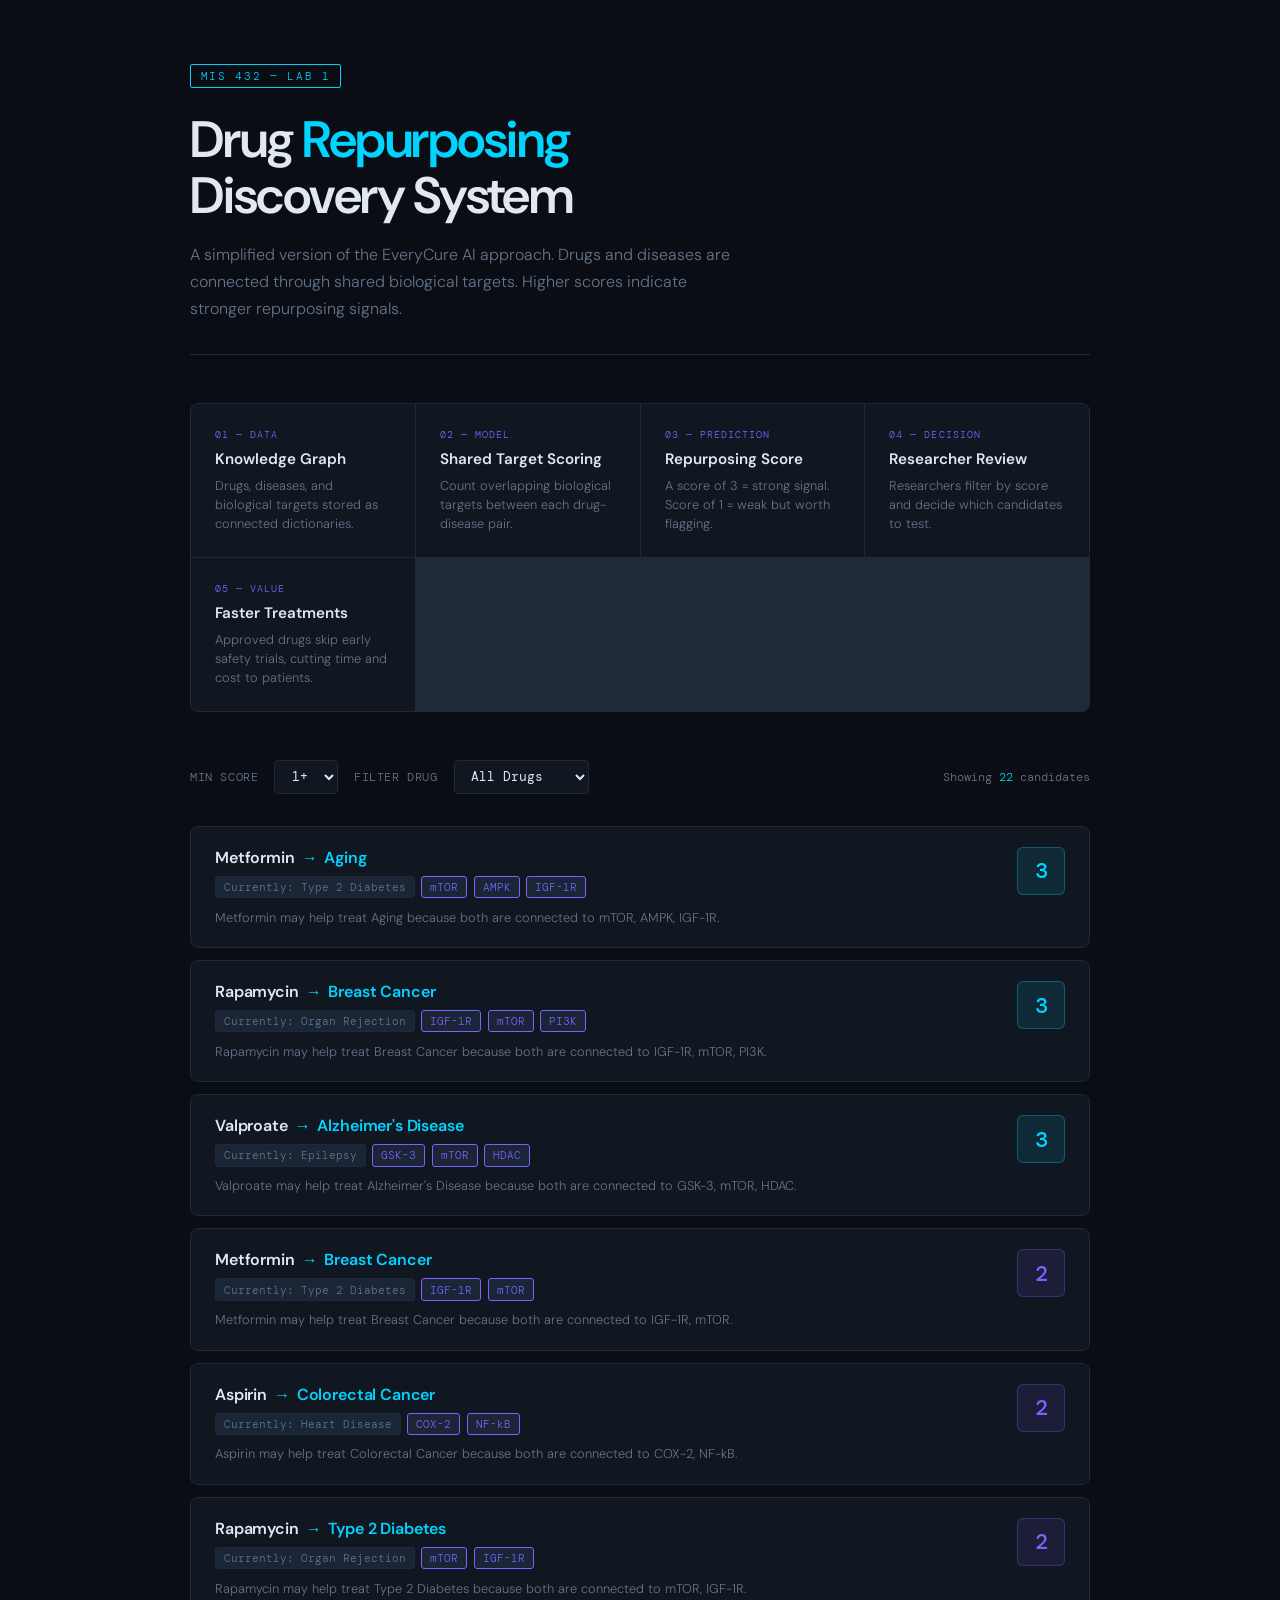
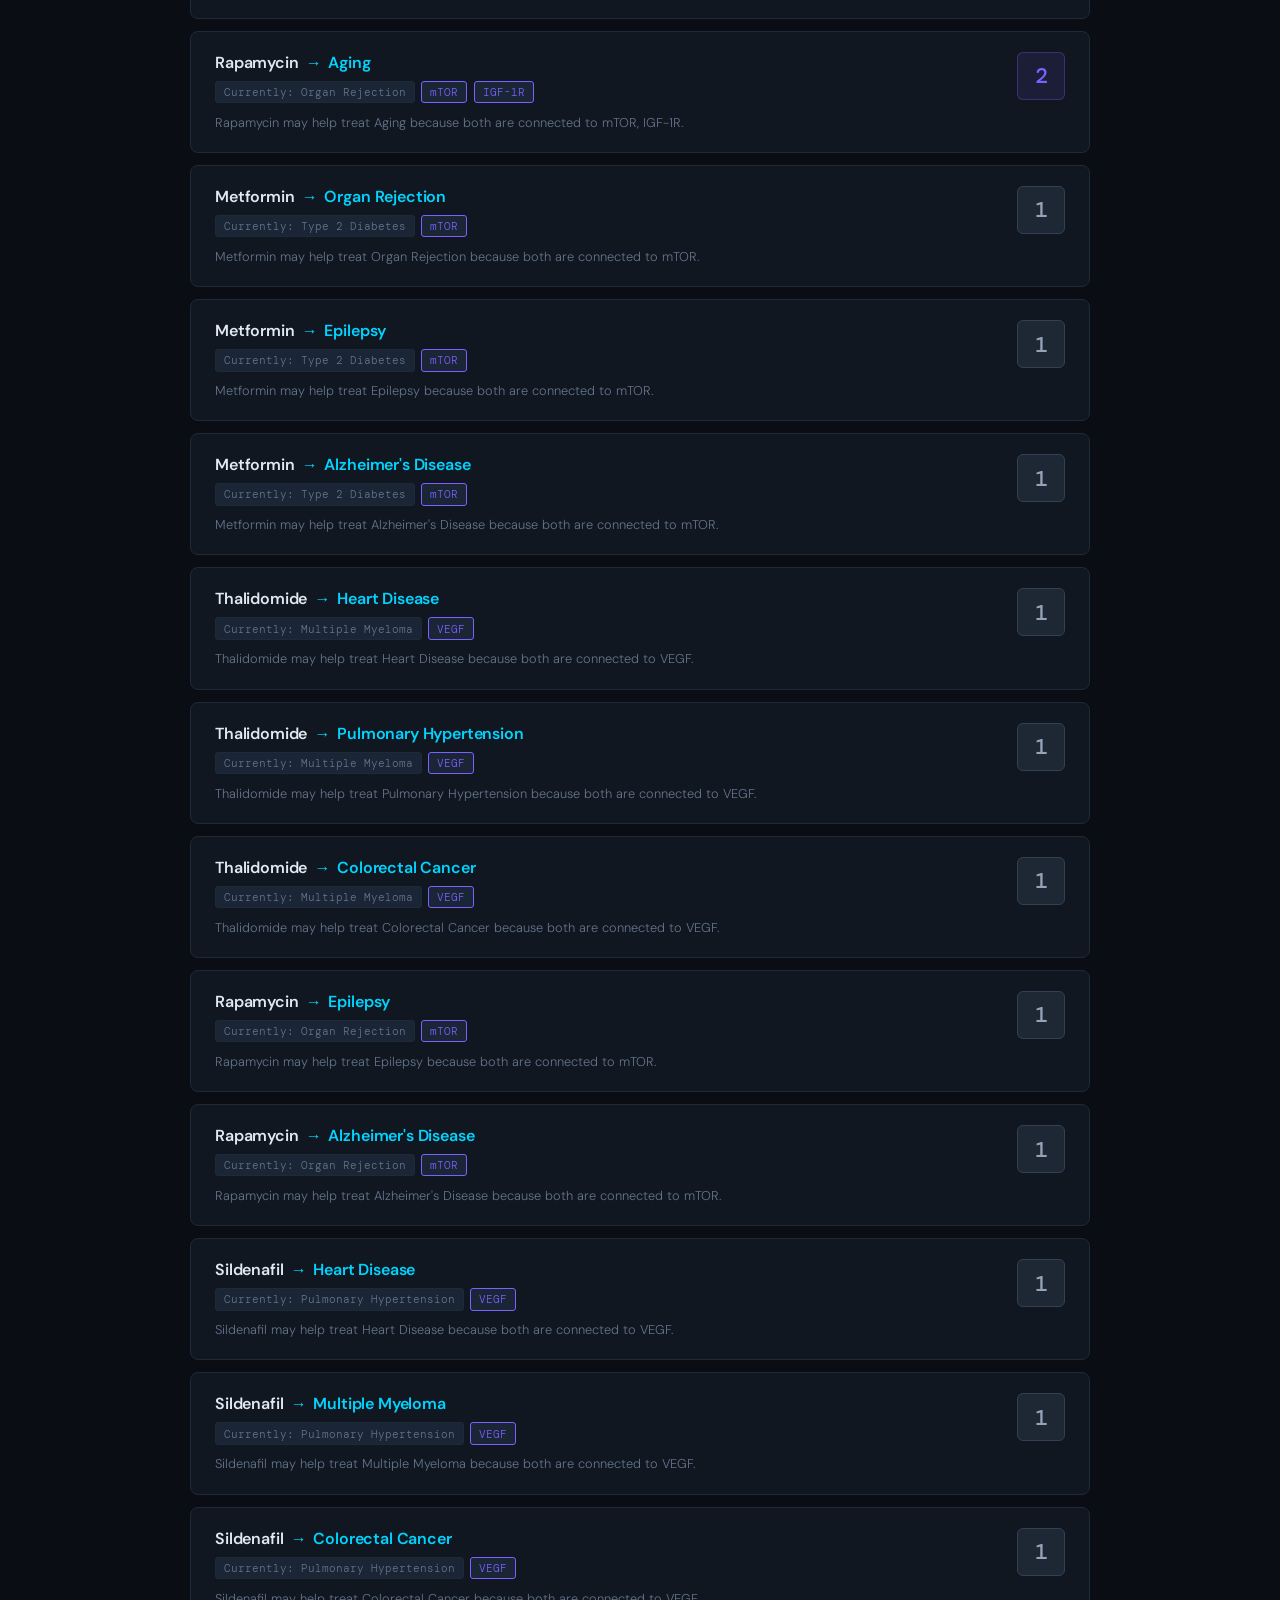
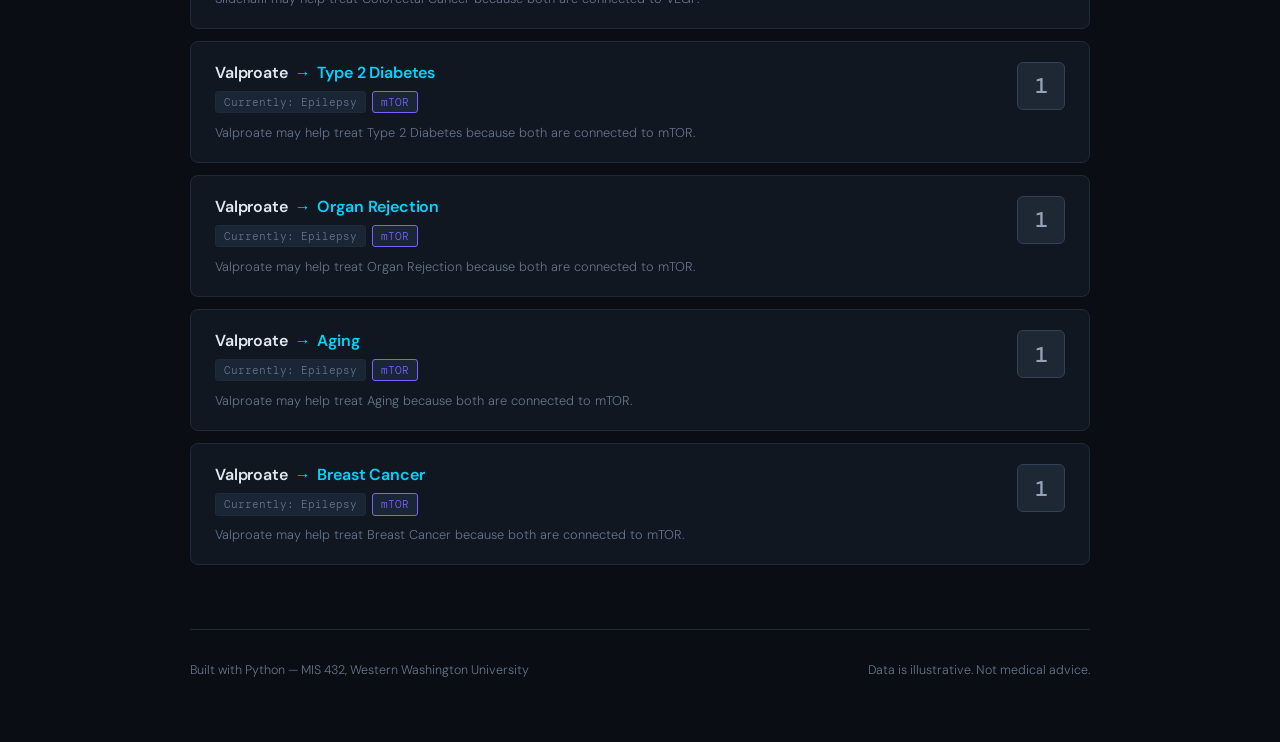
==== index.html @ 2826f6c2 "Move index.html from lab1/ to repo root Co-Authored-By: Claude Sonnet 4.6 <noreply@anthropic.com>" ====
<!DOCTYPE html>
<html lang="en">
<head>
  <meta charset="UTF-8" />
  <meta name="viewport" content="width=device-width, initial-scale=1.0" />
  <title>Drug Repurposing System</title>
  <link href="https://fonts.googleapis.com/css2?family=DM+Mono:wght@400;500&family=DM+Sans:wght@300;400;500;600&display=swap" rel="stylesheet" />
  <style>
    *, *::before, *::after { box-sizing: border-box; margin: 0; padding: 0; }

    :root {
      --bg:       #0a0e14;
      --surface:  #111720;
      --border:   #1e2a38;
      --accent:   #00d4ff;
      --accent2:  #7b61ff;
      --text:     #e2e8f0;
      --muted:    #64748b;
      --score3:   #00d4ff;
      --score2:   #7b61ff;
      --score1:   #334155;
    }

    body {
      background: var(--bg);
      color: var(--text);
      font-family: 'DM Sans', sans-serif;
      font-weight: 300;
      min-height: 100vh;
      padding: 0 1rem 4rem;
    }

    /* ── HEADER ── */
    header {
      max-width: 900px;
      margin: 0 auto;
      padding: 4rem 0 2rem;
      border-bottom: 1px solid var(--border);
    }

    .tag {
      display: inline-block;
      font-family: 'DM Mono', monospace;
      font-size: 0.7rem;
      letter-spacing: 0.15em;
      text-transform: uppercase;
      color: var(--accent);
      border: 1px solid var(--accent);
      padding: 0.25rem 0.6rem;
      border-radius: 2px;
      margin-bottom: 1.5rem;
    }

    h1 {
      font-size: clamp(2rem, 5vw, 3.2rem);
      font-weight: 600;
      line-height: 1.1;
      letter-spacing: -0.03em;
      margin-bottom: 1rem;
    }

    h1 span { color: var(--accent); }

    .subtitle {
      color: var(--muted);
      font-size: 1rem;
      max-width: 560px;
      line-height: 1.7;
    }

    /* ── LAYOUT ── */
    .container { max-width: 900px; margin: 0 auto; }

    /* ── EXPLAINER ── */
    .explainer {
      display: grid;
      grid-template-columns: repeat(auto-fit, minmax(200px, 1fr));
      gap: 1px;
      background: var(--border);
      border: 1px solid var(--border);
      border-radius: 8px;
      overflow: hidden;
      margin: 3rem 0;
    }

    .explainer-step {
      background: var(--surface);
      padding: 1.5rem;
    }

    .step-num {
      font-family: 'DM Mono', monospace;
      font-size: 0.65rem;
      color: var(--accent2);
      letter-spacing: 0.1em;
      text-transform: uppercase;
      margin-bottom: 0.5rem;
    }

    .step-title {
      font-size: 0.95rem;
      font-weight: 600;
      margin-bottom: 0.4rem;
    }

    .step-desc {
      font-size: 0.8rem;
      color: var(--muted);
      line-height: 1.5;
    }

    /* ── CONTROLS ── */
    .controls {
      display: flex;
      gap: 1rem;
      align-items: center;
      flex-wrap: wrap;
      margin-bottom: 2rem;
    }

    .controls label {
      font-family: 'DM Mono', monospace;
      font-size: 0.75rem;
      color: var(--muted);
      letter-spacing: 0.05em;
    }

    select, input[type="range"] {
      background: var(--surface);
      border: 1px solid var(--border);
      color: var(--text);
      font-family: 'DM Mono', monospace;
      font-size: 0.8rem;
      padding: 0.4rem 0.8rem;
      border-radius: 4px;
      cursor: pointer;
    }

    select:focus { outline: 1px solid var(--accent); }

    .count-badge {
      margin-left: auto;
      font-family: 'DM Mono', monospace;
      font-size: 0.75rem;
      color: var(--muted);
    }

    .count-badge span { color: var(--accent); }

    /* ── CARDS ── */
    #results { display: flex; flex-direction: column; gap: 0.75rem; }

    .card {
      background: var(--surface);
      border: 1px solid var(--border);
      border-radius: 8px;
      padding: 1.25rem 1.5rem;
      display: grid;
      grid-template-columns: 1fr auto;
      gap: 0.5rem 1rem;
      align-items: start;
      transition: border-color 0.15s;
    }

    .card:hover { border-color: var(--accent2); }

    .card-left { min-width: 0; }

    .drug-name {
      font-size: 1rem;
      font-weight: 600;
      letter-spacing: -0.01em;
    }

    .arrow {
      color: var(--accent);
      margin: 0 0.4rem;
      font-family: 'DM Mono', monospace;
    }

    .candidate-disease { color: var(--accent); }

    .card-meta {
      margin-top: 0.5rem;
      display: flex;
      flex-wrap: wrap;
      gap: 0.4rem;
    }

    .pill {
      font-family: 'DM Mono', monospace;
      font-size: 0.68rem;
      padding: 0.2rem 0.5rem;
      border-radius: 3px;
      background: #1a2535;
      color: var(--muted);
      border: 1px solid var(--border);
    }

    .pill.target { color: var(--accent2); border-color: var(--accent2); }

    .explanation {
      margin-top: 0.6rem;
      font-size: 0.8rem;
      color: var(--muted);
      line-height: 1.5;
    }

    /* ── SCORE BADGE ── */
    .score-badge {
      font-family: 'DM Mono', monospace;
      font-size: 1.4rem;
      font-weight: 500;
      width: 3rem;
      height: 3rem;
      border-radius: 6px;
      display: flex;
      align-items: center;
      justify-content: center;
      flex-shrink: 0;
    }

    .score-3 { background: rgba(0,212,255,0.1); color: var(--score3); border: 1px solid rgba(0,212,255,0.3); }
    .score-2 { background: rgba(123,97,255,0.1); color: var(--score2); border: 1px solid rgba(123,97,255,0.3); }
    .score-1 { background: rgba(51,65,85,0.4);   color: #94a3b8;       border: 1px solid var(--score1); }

    /* ── EMPTY STATE ── */
    .empty {
      text-align: center;
      padding: 3rem;
      color: var(--muted);
      font-family: 'DM Mono', monospace;
      font-size: 0.85rem;
    }

    /* ── FOOTER ── */
    footer {
      max-width: 900px;
      margin: 4rem auto 0;
      padding-top: 2rem;
      border-top: 1px solid var(--border);
      font-size: 0.78rem;
      color: var(--muted);
      display: flex;
      justify-content: space-between;
      flex-wrap: wrap;
      gap: 0.5rem;
    }

    footer a { color: var(--accent); text-decoration: none; }
  </style>
</head>
<body>

<header>
  <div class="tag">MIS 432 &mdash; Lab 1</div>
  <h1>Drug <span>Repurposing</span><br/>Discovery System</h1>
  <p class="subtitle">
    A simplified version of the EveryCure AI approach. Drugs and diseases are connected
    through shared biological targets. Higher scores indicate stronger repurposing signals.
  </p>
</header>

<div class="container">

  <!-- AI Factory explainer -->
  <div class="explainer">
    <div class="explainer-step">
      <div class="step-num">01 &mdash; Data</div>
      <div class="step-title">Knowledge Graph</div>
      <div class="step-desc">Drugs, diseases, and biological targets stored as connected dictionaries.</div>
    </div>
    <div class="explainer-step">
      <div class="step-num">02 &mdash; Model</div>
      <div class="step-title">Shared Target Scoring</div>
      <div class="step-desc">Count overlapping biological targets between each drug-disease pair.</div>
    </div>
    <div class="explainer-step">
      <div class="step-num">03 &mdash; Prediction</div>
      <div class="step-title">Repurposing Score</div>
      <div class="step-desc">A score of 3 = strong signal. Score of 1 = weak but worth flagging.</div>
    </div>
    <div class="explainer-step">
      <div class="step-num">04 &mdash; Decision</div>
      <div class="step-title">Researcher Review</div>
      <div class="step-desc">Researchers filter by score and decide which candidates to test.</div>
    </div>
    <div class="explainer-step">
      <div class="step-num">05 &mdash; Value</div>
      <div class="step-title">Faster Treatments</div>
      <div class="step-desc">Approved drugs skip early safety trials, cutting time and cost to patients.</div>
    </div>
  </div>

  <!-- Controls -->
  <div class="controls">
    <label>MIN SCORE</label>
    <select id="minScore">
      <option value="1">1+</option>
      <option value="2">2+</option>
      <option value="3">3</option>
    </select>
    <label>FILTER DRUG</label>
    <select id="filterDrug">
      <option value="all">All Drugs</option>
    </select>
    <div class="count-badge">Showing <span id="count">0</span> candidates</div>
  </div>

  <div id="results"></div>

</div>

<footer>
  <span>Built with Python &mdash; MIS 432, Western Washington University</span>
  <span>Data is illustrative. Not medical advice.</span>
</footer>

<script>
  // ── DATA ──────────────────────────────────────────────────────────────────
  const drugIndications = {
    "Metformin":   "Type 2 Diabetes",
    "Aspirin":     "Heart Disease",
    "Thalidomide": "Multiple Myeloma",
    "Rapamycin":   "Organ Rejection",
    "Sildenafil":  "Pulmonary Hypertension",
    "Valproate":   "Epilepsy",
  };

  const drugTargets = {
    "Metformin":   ["AMPK","mTOR","IGF-1R"],
    "Aspirin":     ["COX-1","COX-2","NF-kB"],
    "Thalidomide": ["TNF-alpha","VEGF","IL-6"],
    "Rapamycin":   ["mTOR","PI3K","IGF-1R"],
    "Sildenafil":  ["PDE5","cGMP","VEGF"],
    "Valproate":   ["HDAC","GSK-3","mTOR"],
  };

  const diseaseTargets = {
    "Type 2 Diabetes":        ["AMPK","mTOR","IGF-1R"],
    "Heart Disease":          ["COX-1","COX-2","VEGF"],
    "Multiple Myeloma":       ["TNF-alpha","VEGF","IL-6"],
    "Organ Rejection":        ["mTOR","PI3K"],
    "Pulmonary Hypertension": ["PDE5","cGMP","VEGF"],
    "Epilepsy":               ["HDAC","GSK-3","mTOR"],
    "Colorectal Cancer":      ["COX-2","NF-kB","VEGF"],
    "Alzheimer's Disease":    ["GSK-3","mTOR","HDAC"],
    "Aging":                  ["mTOR","AMPK","IGF-1R"],
    "Breast Cancer":          ["IGF-1R","mTOR","PI3K"],
  };

  // ── MODEL ────────────────────────────────────────────────────────────────
  function findCandidates(minScore, filterDrug) {
    const results = [];
    for (const [drug, currentDisease] of Object.entries(drugIndications)) {
      if (filterDrug !== "all" && drug !== filterDrug) continue;
      const dTargets = new Set(drugTargets[drug]);
      for (const [disease, diseaseT] of Object.entries(diseaseTargets)) {
        if (disease === currentDisease) continue;
        const shared = diseaseT.filter(t => dTargets.has(t));
        if (shared.length >= minScore) {
          results.push({ drug, currentDisease, disease, shared, score: shared.length });
        }
      }
    }
    results.sort((a, b) => b.score - a.score);
    return results;
  }

  // ── RENDER ────────────────────────────────────────────────────────────────
  function scoreClass(s) { return s >= 3 ? "score-3" : s === 2 ? "score-2" : "score-1"; }

  function render() {
    const minScore  = parseInt(document.getElementById("minScore").value);
    const filterDrug = document.getElementById("filterDrug").value;
    const candidates = findCandidates(minScore, filterDrug);
    const container = document.getElementById("results");
    document.getElementById("count").textContent = candidates.length;

    if (!candidates.length) {
      container.innerHTML = '<div class="empty">No candidates match current filters.</div>';
      return;
    }

    container.innerHTML = candidates.map(r => `
      <div class="card">
        <div class="card-left">
          <div class="drug-name">
            ${r.drug}
            <span class="arrow">→</span>
            <span class="candidate-disease">${r.disease}</span>
          </div>
          <div class="card-meta">
            <span class="pill">Currently: ${r.currentDisease}</span>
            ${r.shared.map(t => `<span class="pill target">${t}</span>`).join("")}
          </div>
          <div class="explanation">
            ${r.drug} may help treat ${r.disease} because both are connected
            to ${r.shared.join(", ")}.
          </div>
        </div>
        <div class="score-badge ${scoreClass(r.score)}">${r.score}</div>
      </div>
    `).join("");
  }

  // ── INIT ──────────────────────────────────────────────────────────────────
  const drugSelect = document.getElementById("filterDrug");
  Object.keys(drugIndications).forEach(drug => {
    const opt = document.createElement("option");
    opt.value = drug; opt.textContent = drug;
    drugSelect.appendChild(opt);
  });

  document.getElementById("minScore").addEventListener("change", render);
  drugSelect.addEventListener("change", render);
  render();
</script>
</body>
</html>
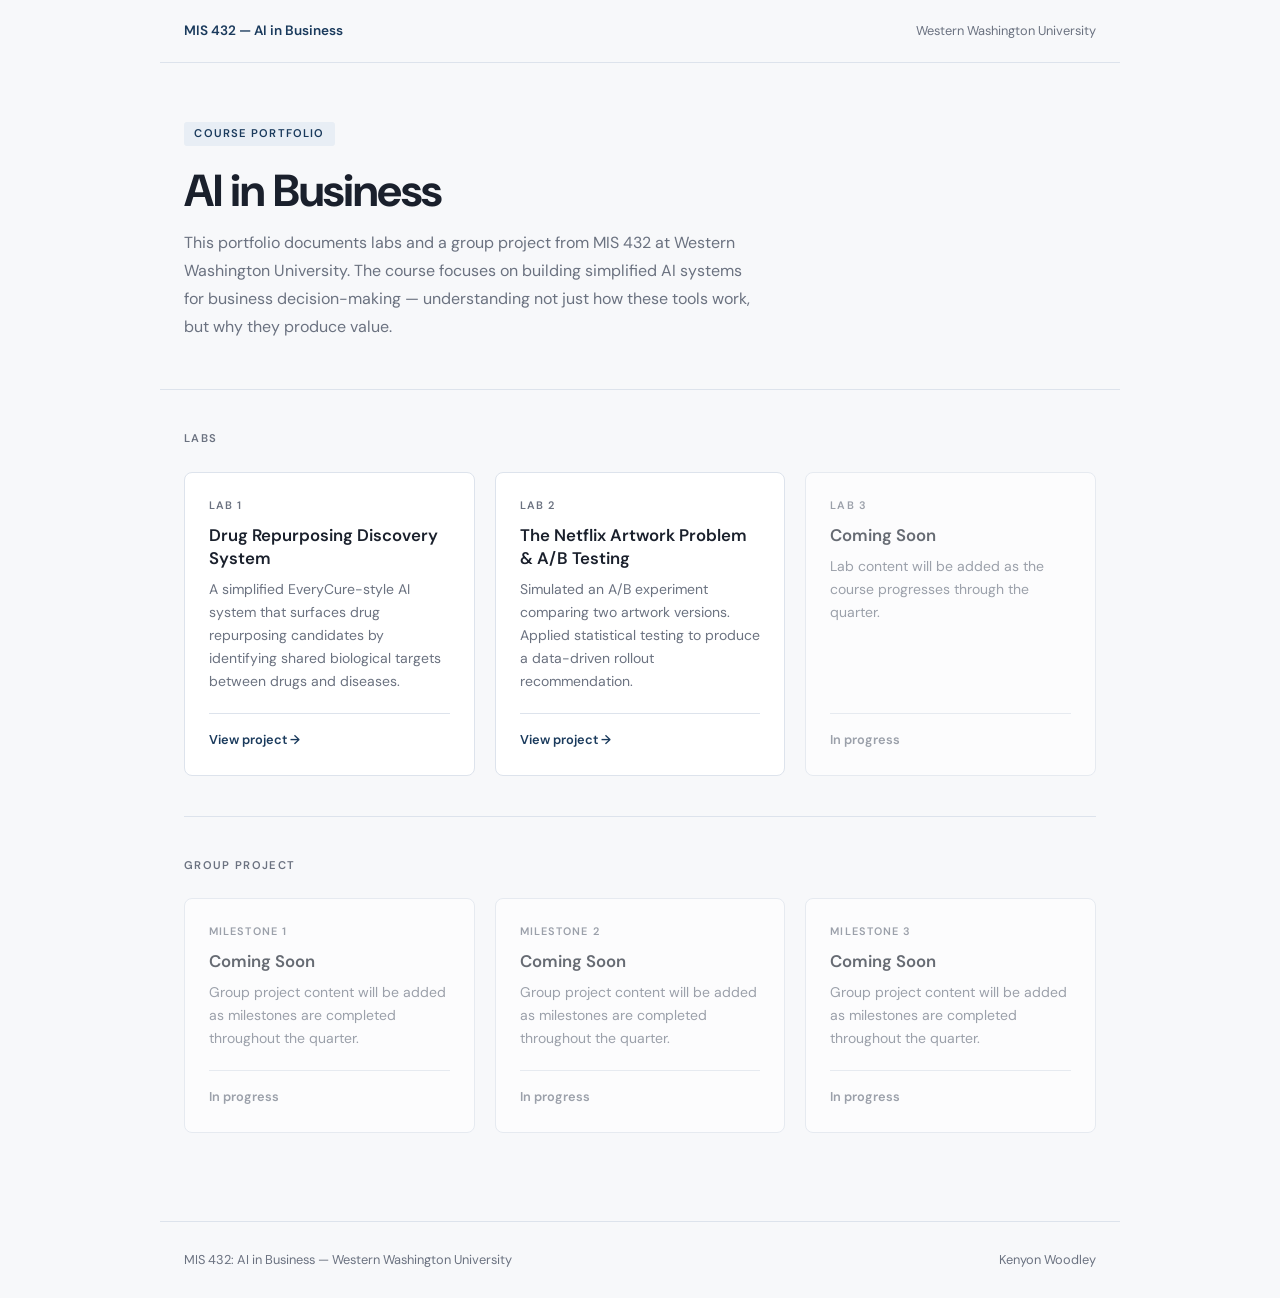
==== commit 3d8e815c: "Refactor repo into course portfolio for MIS 432 - New homepage (index.html): clean card-based portfo" ====
--- a/index.html
+++ b/index.html
@@ -3,418 +3,89 @@
 <head>
   <meta charset="UTF-8" />
   <meta name="viewport" content="width=device-width, initial-scale=1.0" />
-  <title>Drug Repurposing System</title>
-  <link href="https://fonts.googleapis.com/css2?family=DM+Mono:wght@400;500&family=DM+Sans:wght@300;400;500;600&display=swap" rel="stylesheet" />
-  <style>
-    *, *::before, *::after { box-sizing: border-box; margin: 0; padding: 0; }
-
-    :root {
-      --bg:       #0a0e14;
-      --surface:  #111720;
-      --border:   #1e2a38;
-      --accent:   #00d4ff;
-      --accent2:  #7b61ff;
-      --text:     #e2e8f0;
-      --muted:    #64748b;
-      --score3:   #00d4ff;
-      --score2:   #7b61ff;
-      --score1:   #334155;
-    }
-
-    body {
-      background: var(--bg);
-      color: var(--text);
-      font-family: 'DM Sans', sans-serif;
-      font-weight: 300;
-      min-height: 100vh;
-      padding: 0 1rem 4rem;
-    }
-
-    /* ── HEADER ── */
-    header {
-      max-width: 900px;
-      margin: 0 auto;
-      padding: 4rem 0 2rem;
-      border-bottom: 1px solid var(--border);
-    }
-
-    .tag {
-      display: inline-block;
-      font-family: 'DM Mono', monospace;
-      font-size: 0.7rem;
-      letter-spacing: 0.15em;
-      text-transform: uppercase;
-      color: var(--accent);
-      border: 1px solid var(--accent);
-      padding: 0.25rem 0.6rem;
-      border-radius: 2px;
-      margin-bottom: 1.5rem;
-    }
-
-    h1 {
-      font-size: clamp(2rem, 5vw, 3.2rem);
-      font-weight: 600;
-      line-height: 1.1;
-      letter-spacing: -0.03em;
-      margin-bottom: 1rem;
-    }
-
-    h1 span { color: var(--accent); }
-
-    .subtitle {
-      color: var(--muted);
-      font-size: 1rem;
-      max-width: 560px;
-      line-height: 1.7;
-    }
-
-    /* ── LAYOUT ── */
-    .container { max-width: 900px; margin: 0 auto; }
-
-    /* ── EXPLAINER ── */
-    .explainer {
-      display: grid;
-      grid-template-columns: repeat(auto-fit, minmax(200px, 1fr));
-      gap: 1px;
-      background: var(--border);
-      border: 1px solid var(--border);
-      border-radius: 8px;
-      overflow: hidden;
-      margin: 3rem 0;
-    }
-
-    .explainer-step {
-      background: var(--surface);
-      padding: 1.5rem;
-    }
-
-    .step-num {
-      font-family: 'DM Mono', monospace;
-      font-size: 0.65rem;
-      color: var(--accent2);
-      letter-spacing: 0.1em;
-      text-transform: uppercase;
-      margin-bottom: 0.5rem;
-    }
-
-    .step-title {
-      font-size: 0.95rem;
-      font-weight: 600;
-      margin-bottom: 0.4rem;
-    }
-
-    .step-desc {
-      font-size: 0.8rem;
-      color: var(--muted);
-      line-height: 1.5;
-    }
-
-    /* ── CONTROLS ── */
-    .controls {
-      display: flex;
-      gap: 1rem;
-      align-items: center;
-      flex-wrap: wrap;
-      margin-bottom: 2rem;
-    }
-
-    .controls label {
-      font-family: 'DM Mono', monospace;
-      font-size: 0.75rem;
-      color: var(--muted);
-      letter-spacing: 0.05em;
-    }
-
-    select, input[type="range"] {
-      background: var(--surface);
-      border: 1px solid var(--border);
-      color: var(--text);
-      font-family: 'DM Mono', monospace;
-      font-size: 0.8rem;
-      padding: 0.4rem 0.8rem;
-      border-radius: 4px;
-      cursor: pointer;
-    }
-
-    select:focus { outline: 1px solid var(--accent); }
-
-    .count-badge {
-      margin-left: auto;
-      font-family: 'DM Mono', monospace;
-      font-size: 0.75rem;
-      color: var(--muted);
-    }
-
-    .count-badge span { color: var(--accent); }
-
-    /* ── CARDS ── */
-    #results { display: flex; flex-direction: column; gap: 0.75rem; }
-
-    .card {
-      background: var(--surface);
-      border: 1px solid var(--border);
-      border-radius: 8px;
-      padding: 1.25rem 1.5rem;
-      display: grid;
-      grid-template-columns: 1fr auto;
-      gap: 0.5rem 1rem;
-      align-items: start;
-      transition: border-color 0.15s;
-    }
-
-    .card:hover { border-color: var(--accent2); }
-
-    .card-left { min-width: 0; }
-
-    .drug-name {
-      font-size: 1rem;
-      font-weight: 600;
-      letter-spacing: -0.01em;
-    }
-
-    .arrow {
-      color: var(--accent);
-      margin: 0 0.4rem;
-      font-family: 'DM Mono', monospace;
-    }
-
-    .candidate-disease { color: var(--accent); }
-
-    .card-meta {
-      margin-top: 0.5rem;
-      display: flex;
-      flex-wrap: wrap;
-      gap: 0.4rem;
-    }
-
-    .pill {
-      font-family: 'DM Mono', monospace;
-      font-size: 0.68rem;
-      padding: 0.2rem 0.5rem;
-      border-radius: 3px;
-      background: #1a2535;
-      color: var(--muted);
-      border: 1px solid var(--border);
-    }
-
-    .pill.target { color: var(--accent2); border-color: var(--accent2); }
-
-    .explanation {
-      margin-top: 0.6rem;
-      font-size: 0.8rem;
-      color: var(--muted);
-      line-height: 1.5;
-    }
-
-    /* ── SCORE BADGE ── */
-    .score-badge {
-      font-family: 'DM Mono', monospace;
-      font-size: 1.4rem;
-      font-weight: 500;
-      width: 3rem;
-      height: 3rem;
-      border-radius: 6px;
-      display: flex;
-      align-items: center;
-      justify-content: center;
-      flex-shrink: 0;
-    }
-
-    .score-3 { background: rgba(0,212,255,0.1); color: var(--score3); border: 1px solid rgba(0,212,255,0.3); }
-    .score-2 { background: rgba(123,97,255,0.1); color: var(--score2); border: 1px solid rgba(123,97,255,0.3); }
-    .score-1 { background: rgba(51,65,85,0.4);   color: #94a3b8;       border: 1px solid var(--score1); }
-
-    /* ── EMPTY STATE ── */
-    .empty {
-      text-align: center;
-      padding: 3rem;
-      color: var(--muted);
-      font-family: 'DM Mono', monospace;
-      font-size: 0.85rem;
-    }
-
-    /* ── FOOTER ── */
-    footer {
-      max-width: 900px;
-      margin: 4rem auto 0;
-      padding-top: 2rem;
-      border-top: 1px solid var(--border);
-      font-size: 0.78rem;
-      color: var(--muted);
-      display: flex;
-      justify-content: space-between;
-      flex-wrap: wrap;
-      gap: 0.5rem;
-    }
-
-    footer a { color: var(--accent); text-decoration: none; }
-  </style>
+  <title>MIS 432: AI in Business — Course Portfolio</title>
+  <link href="https://fonts.googleapis.com/css2?family=DM+Sans:opsz,wght@9..40,300;9..40,400;9..40,500;9..40,600;9..40,700&display=swap" rel="stylesheet" />
+  <link rel="stylesheet" href="assets/css/styles.css" />
 </head>
 <body>
 
-<header>
-  <div class="tag">MIS 432 &mdash; Lab 1</div>
-  <h1>Drug <span>Repurposing</span><br/>Discovery System</h1>
+<nav class="site-nav">
+  <span class="nav-brand">MIS 432 &mdash; AI in Business</span>
+  <span style="font-size:0.8rem;color:var(--muted)">Western Washington University</span>
+</nav>
+
+<header class="page-header">
+  <div class="tag">Course Portfolio</div>
+  <h1>AI in Business</h1>
   <p class="subtitle">
-    A simplified version of the EveryCure AI approach. Drugs and diseases are connected
-    through shared biological targets. Higher scores indicate stronger repurposing signals.
+    This portfolio documents labs and a group project from MIS 432 at Western Washington University. The course focuses on building simplified AI systems for business decision-making — understanding not just how these tools work, but why they produce value.
   </p>
 </header>
 
 <div class="container">
 
-  <!-- AI Factory explainer -->
-  <div class="explainer">
-    <div class="explainer-step">
-      <div class="step-num">01 &mdash; Data</div>
-      <div class="step-title">Knowledge Graph</div>
-      <div class="step-desc">Drugs, diseases, and biological targets stored as connected dictionaries.</div>
-    </div>
-    <div class="explainer-step">
-      <div class="step-num">02 &mdash; Model</div>
-      <div class="step-title">Shared Target Scoring</div>
-      <div class="step-desc">Count overlapping biological targets between each drug-disease pair.</div>
-    </div>
-    <div class="explainer-step">
-      <div class="step-num">03 &mdash; Prediction</div>
-      <div class="step-title">Repurposing Score</div>
-      <div class="step-desc">A score of 3 = strong signal. Score of 1 = weak but worth flagging.</div>
-    </div>
-    <div class="explainer-step">
-      <div class="step-num">04 &mdash; Decision</div>
-      <div class="step-title">Researcher Review</div>
-      <div class="step-desc">Researchers filter by score and decide which candidates to test.</div>
-    </div>
-    <div class="explainer-step">
-      <div class="step-num">05 &mdash; Value</div>
-      <div class="step-title">Faster Treatments</div>
-      <div class="step-desc">Approved drugs skip early safety trials, cutting time and cost to patients.</div>
+  <div class="section">
+    <div class="section-title">Labs</div>
+    <div class="card-grid">
+
+      <a href="lab1/index.html" class="card">
+        <div class="card-label">Lab 1</div>
+        <h2>Drug Repurposing Discovery System</h2>
+        <p>A simplified EveryCure-style AI system that surfaces drug repurposing candidates by identifying shared biological targets between drugs and diseases.</p>
+        <div class="card-cta">View project &rarr;</div>
+      </a>
+
+      <a href="lab2/index.html" class="card">
+        <div class="card-label">Lab 2</div>
+        <h2>The Netflix Artwork Problem &amp; A/B Testing</h2>
+        <p>Simulated an A/B experiment comparing two artwork versions. Applied statistical testing to produce a data-driven rollout recommendation.</p>
+        <div class="card-cta">View project &rarr;</div>
+      </a>
+
+      <div class="card coming-soon">
+        <div class="card-label">Lab 3</div>
+        <h2>Coming Soon</h2>
+        <p>Lab content will be added as the course progresses through the quarter.</p>
+        <div class="card-cta">In progress</div>
+      </div>
+
     </div>
   </div>
 
-  <!-- Controls -->
-  <div class="controls">
-    <label>MIN SCORE</label>
-    <select id="minScore">
-      <option value="1">1+</option>
-      <option value="2">2+</option>
-      <option value="3">3</option>
-    </select>
-    <label>FILTER DRUG</label>
-    <select id="filterDrug">
-      <option value="all">All Drugs</option>
-    </select>
-    <div class="count-badge">Showing <span id="count">0</span> candidates</div>
+  <div class="section">
+    <div class="section-title">Group Project</div>
+    <div class="card-grid">
+
+      <div class="card coming-soon">
+        <div class="card-label">Milestone 1</div>
+        <h2>Coming Soon</h2>
+        <p>Group project content will be added as milestones are completed throughout the quarter.</p>
+        <div class="card-cta">In progress</div>
+      </div>
+
+      <div class="card coming-soon">
+        <div class="card-label">Milestone 2</div>
+        <h2>Coming Soon</h2>
+        <p>Group project content will be added as milestones are completed throughout the quarter.</p>
+        <div class="card-cta">In progress</div>
+      </div>
+
+      <div class="card coming-soon">
+        <div class="card-label">Milestone 3</div>
+        <h2>Coming Soon</h2>
+        <p>Group project content will be added as milestones are completed throughout the quarter.</p>
+        <div class="card-cta">In progress</div>
+      </div>
+
+    </div>
   </div>
-
-  <div id="results"></div>
 
 </div>
 
-<footer>
-  <span>Built with Python &mdash; MIS 432, Western Washington University</span>
-  <span>Data is illustrative. Not medical advice.</span>
+<footer class="site-footer">
+  <span>MIS 432: AI in Business &mdash; Western Washington University</span>
+  <span>Kenyon Woodley</span>
 </footer>
 
-<script>
-  // ── DATA ──────────────────────────────────────────────────────────────────
-  const drugIndications = {
-    "Metformin":   "Type 2 Diabetes",
-    "Aspirin":     "Heart Disease",
-    "Thalidomide": "Multiple Myeloma",
-    "Rapamycin":   "Organ Rejection",
-    "Sildenafil":  "Pulmonary Hypertension",
-    "Valproate":   "Epilepsy",
-  };
-
-  const drugTargets = {
-    "Metformin":   ["AMPK","mTOR","IGF-1R"],
-    "Aspirin":     ["COX-1","COX-2","NF-kB"],
-    "Thalidomide": ["TNF-alpha","VEGF","IL-6"],
-    "Rapamycin":   ["mTOR","PI3K","IGF-1R"],
-    "Sildenafil":  ["PDE5","cGMP","VEGF"],
-    "Valproate":   ["HDAC","GSK-3","mTOR"],
-  };
-
-  const diseaseTargets = {
-    "Type 2 Diabetes":        ["AMPK","mTOR","IGF-1R"],
-    "Heart Disease":          ["COX-1","COX-2","VEGF"],
-    "Multiple Myeloma":       ["TNF-alpha","VEGF","IL-6"],
-    "Organ Rejection":        ["mTOR","PI3K"],
-    "Pulmonary Hypertension": ["PDE5","cGMP","VEGF"],
-    "Epilepsy":               ["HDAC","GSK-3","mTOR"],
-    "Colorectal Cancer":      ["COX-2","NF-kB","VEGF"],
-    "Alzheimer's Disease":    ["GSK-3","mTOR","HDAC"],
-    "Aging":                  ["mTOR","AMPK","IGF-1R"],
-    "Breast Cancer":          ["IGF-1R","mTOR","PI3K"],
-  };
-
-  // ── MODEL ────────────────────────────────────────────────────────────────
-  function findCandidates(minScore, filterDrug) {
-    const results = [];
-    for (const [drug, currentDisease] of Object.entries(drugIndications)) {
-      if (filterDrug !== "all" && drug !== filterDrug) continue;
-      const dTargets = new Set(drugTargets[drug]);
-      for (const [disease, diseaseT] of Object.entries(diseaseTargets)) {
-        if (disease === currentDisease) continue;
-        const shared = diseaseT.filter(t => dTargets.has(t));
-        if (shared.length >= minScore) {
-          results.push({ drug, currentDisease, disease, shared, score: shared.length });
-        }
-      }
-    }
-    results.sort((a, b) => b.score - a.score);
-    return results;
-  }
-
-  // ── RENDER ────────────────────────────────────────────────────────────────
-  function scoreClass(s) { return s >= 3 ? "score-3" : s === 2 ? "score-2" : "score-1"; }
-
-  function render() {
-    const minScore  = parseInt(document.getElementById("minScore").value);
-    const filterDrug = document.getElementById("filterDrug").value;
-    const candidates = findCandidates(minScore, filterDrug);
-    const container = document.getElementById("results");
-    document.getElementById("count").textContent = candidates.length;
-
-    if (!candidates.length) {
-      container.innerHTML = '<div class="empty">No candidates match current filters.</div>';
-      return;
-    }
-
-    container.innerHTML = candidates.map(r => `
-      <div class="card">
-        <div class="card-left">
-          <div class="drug-name">
-            ${r.drug}
-            <span class="arrow">→</span>
-            <span class="candidate-disease">${r.disease}</span>
-          </div>
-          <div class="card-meta">
-            <span class="pill">Currently: ${r.currentDisease}</span>
-            ${r.shared.map(t => `<span class="pill target">${t}</span>`).join("")}
-          </div>
-          <div class="explanation">
-            ${r.drug} may help treat ${r.disease} because both are connected
-            to ${r.shared.join(", ")}.
-          </div>
-        </div>
-        <div class="score-badge ${scoreClass(r.score)}">${r.score}</div>
-      </div>
-    `).join("");
-  }
-
-  // ── INIT ──────────────────────────────────────────────────────────────────
-  const drugSelect = document.getElementById("filterDrug");
-  Object.keys(drugIndications).forEach(drug => {
-    const opt = document.createElement("option");
-    opt.value = drug; opt.textContent = drug;
-    drugSelect.appendChild(opt);
-  });
-
-  document.getElementById("minScore").addEventListener("change", render);
-  drugSelect.addEventListener("change", render);
-  render();
-</script>
 </body>
 </html>
--- a/assets/css/styles.css
+++ b/assets/css/styles.css
@@ -0,0 +1,241 @@
+/* ============================================================
+   MIS 432: AI in Business — Shared Portfolio Styles
+   ============================================================ */
+
+*, *::before, *::after { box-sizing: border-box; margin: 0; padding: 0; }
+
+:root {
+  --bg:           #f7f8fa;
+  --surface:      #ffffff;
+  --border:       #dde3ec;
+  --accent:       #1a3a5c;
+  --accent-light: #e8eef5;
+  --text:         #1a202c;
+  --muted:        #6b7280;
+  --radius:       8px;
+}
+
+body {
+  background: var(--bg);
+  color: var(--text);
+  font-family: 'DM Sans', sans-serif;
+  font-weight: 400;
+  min-height: 100vh;
+  line-height: 1.6;
+}
+
+a { color: var(--accent); text-decoration: none; }
+a:hover { text-decoration: underline; }
+
+/* ── NAV ── */
+.site-nav {
+  max-width: 960px;
+  margin: 0 auto;
+  padding: 1.25rem 1.5rem;
+  display: flex;
+  align-items: center;
+  justify-content: space-between;
+  border-bottom: 1px solid var(--border);
+}
+
+.nav-brand {
+  font-size: 0.85rem;
+  font-weight: 600;
+  color: var(--accent);
+}
+
+.nav-back {
+  font-size: 0.82rem;
+  color: var(--muted);
+  display: flex;
+  align-items: center;
+  gap: 0.3rem;
+  transition: color 0.15s;
+}
+
+.nav-back:hover { color: var(--accent); text-decoration: none; }
+
+/* ── CONTAINER ── */
+.container {
+  max-width: 960px;
+  margin: 0 auto;
+  padding: 0 1.5rem;
+}
+
+/* ── PAGE HEADER ── */
+.page-header {
+  max-width: 960px;
+  margin: 0 auto;
+  padding: 3.5rem 1.5rem 3rem;
+  border-bottom: 1px solid var(--border);
+}
+
+.tag {
+  display: inline-block;
+  font-size: 0.7rem;
+  font-weight: 600;
+  letter-spacing: 0.1em;
+  text-transform: uppercase;
+  color: var(--accent);
+  background: var(--accent-light);
+  padding: 0.2rem 0.65rem;
+  border-radius: 3px;
+  margin-bottom: 1.25rem;
+}
+
+.page-header h1 {
+  font-size: clamp(1.8rem, 4vw, 2.8rem);
+  font-weight: 700;
+  line-height: 1.15;
+  letter-spacing: -0.02em;
+  margin-bottom: 0.75rem;
+}
+
+.page-header .subtitle {
+  color: var(--muted);
+  font-size: 1rem;
+  max-width: 580px;
+  line-height: 1.75;
+}
+
+/* ── SECTION ── */
+.section {
+  padding: 2.5rem 0;
+  border-bottom: 1px solid var(--border);
+}
+
+.section:last-child { border-bottom: none; }
+
+.section-title {
+  font-size: 0.7rem;
+  font-weight: 600;
+  letter-spacing: 0.12em;
+  text-transform: uppercase;
+  color: var(--muted);
+  margin-bottom: 1.5rem;
+}
+
+/* ── CARD GRID ── */
+.card-grid {
+  display: grid;
+  grid-template-columns: repeat(auto-fill, minmax(260px, 1fr));
+  gap: 1.25rem;
+}
+
+.card {
+  background: var(--surface);
+  border: 1px solid var(--border);
+  border-radius: var(--radius);
+  padding: 1.5rem;
+  transition: box-shadow 0.15s, border-color 0.15s;
+  display: flex;
+  flex-direction: column;
+  color: var(--text);
+}
+
+a.card:hover {
+  box-shadow: 0 4px 16px rgba(26, 58, 92, 0.1);
+  border-color: var(--accent);
+  text-decoration: none;
+}
+
+.card-label {
+  font-size: 0.68rem;
+  font-weight: 600;
+  letter-spacing: 0.1em;
+  text-transform: uppercase;
+  color: var(--muted);
+  margin-bottom: 0.6rem;
+}
+
+.card h2 {
+  font-size: 1.05rem;
+  font-weight: 600;
+  color: var(--text);
+  margin-bottom: 0.5rem;
+  line-height: 1.35;
+}
+
+.card p {
+  font-size: 0.875rem;
+  color: var(--muted);
+  line-height: 1.65;
+  flex: 1;
+}
+
+.card-cta {
+  margin-top: 1.25rem;
+  padding-top: 1rem;
+  border-top: 1px solid var(--border);
+  font-size: 0.8rem;
+  font-weight: 600;
+  color: var(--accent);
+}
+
+.card.coming-soon { opacity: 0.65; cursor: default; }
+.card.coming-soon:hover { box-shadow: none; border-color: var(--border); }
+.card.coming-soon .card-cta { color: var(--muted); }
+
+/* ── SITE FOOTER ── */
+.site-footer {
+  max-width: 960px;
+  margin: 3rem auto 0;
+  padding: 1.75rem 1.5rem;
+  border-top: 1px solid var(--border);
+  font-size: 0.8rem;
+  color: var(--muted);
+  display: flex;
+  justify-content: space-between;
+  flex-wrap: wrap;
+  gap: 0.5rem;
+}
+
+/* ── PLACEHOLDER PAGE ── */
+.placeholder-wrap {
+  display: flex;
+  flex-direction: column;
+  align-items: center;
+  justify-content: center;
+  text-align: center;
+  min-height: 55vh;
+  padding: 4rem 1.5rem;
+}
+
+.placeholder-icon {
+  font-size: 2rem;
+  margin-bottom: 1.5rem;
+  opacity: 0.3;
+}
+
+.placeholder-wrap h1 {
+  font-size: clamp(1.4rem, 3vw, 2rem);
+  font-weight: 700;
+  margin-bottom: 0.75rem;
+  letter-spacing: -0.01em;
+}
+
+.placeholder-wrap p {
+  color: var(--muted);
+  font-size: 0.95rem;
+  max-width: 380px;
+  line-height: 1.7;
+}
+
+.back-link {
+  display: inline-flex;
+  align-items: center;
+  gap: 0.35rem;
+  margin-top: 2rem;
+  font-size: 0.85rem;
+  font-weight: 600;
+  color: var(--accent);
+}
+
+.back-link:hover { text-decoration: underline; }
+
+/* ── RESPONSIVE ── */
+@media (max-width: 600px) {
+  .card-grid { grid-template-columns: 1fr; }
+  .site-footer { flex-direction: column; }
+  .site-nav { flex-direction: column; align-items: flex-start; gap: 0.25rem; }
+}
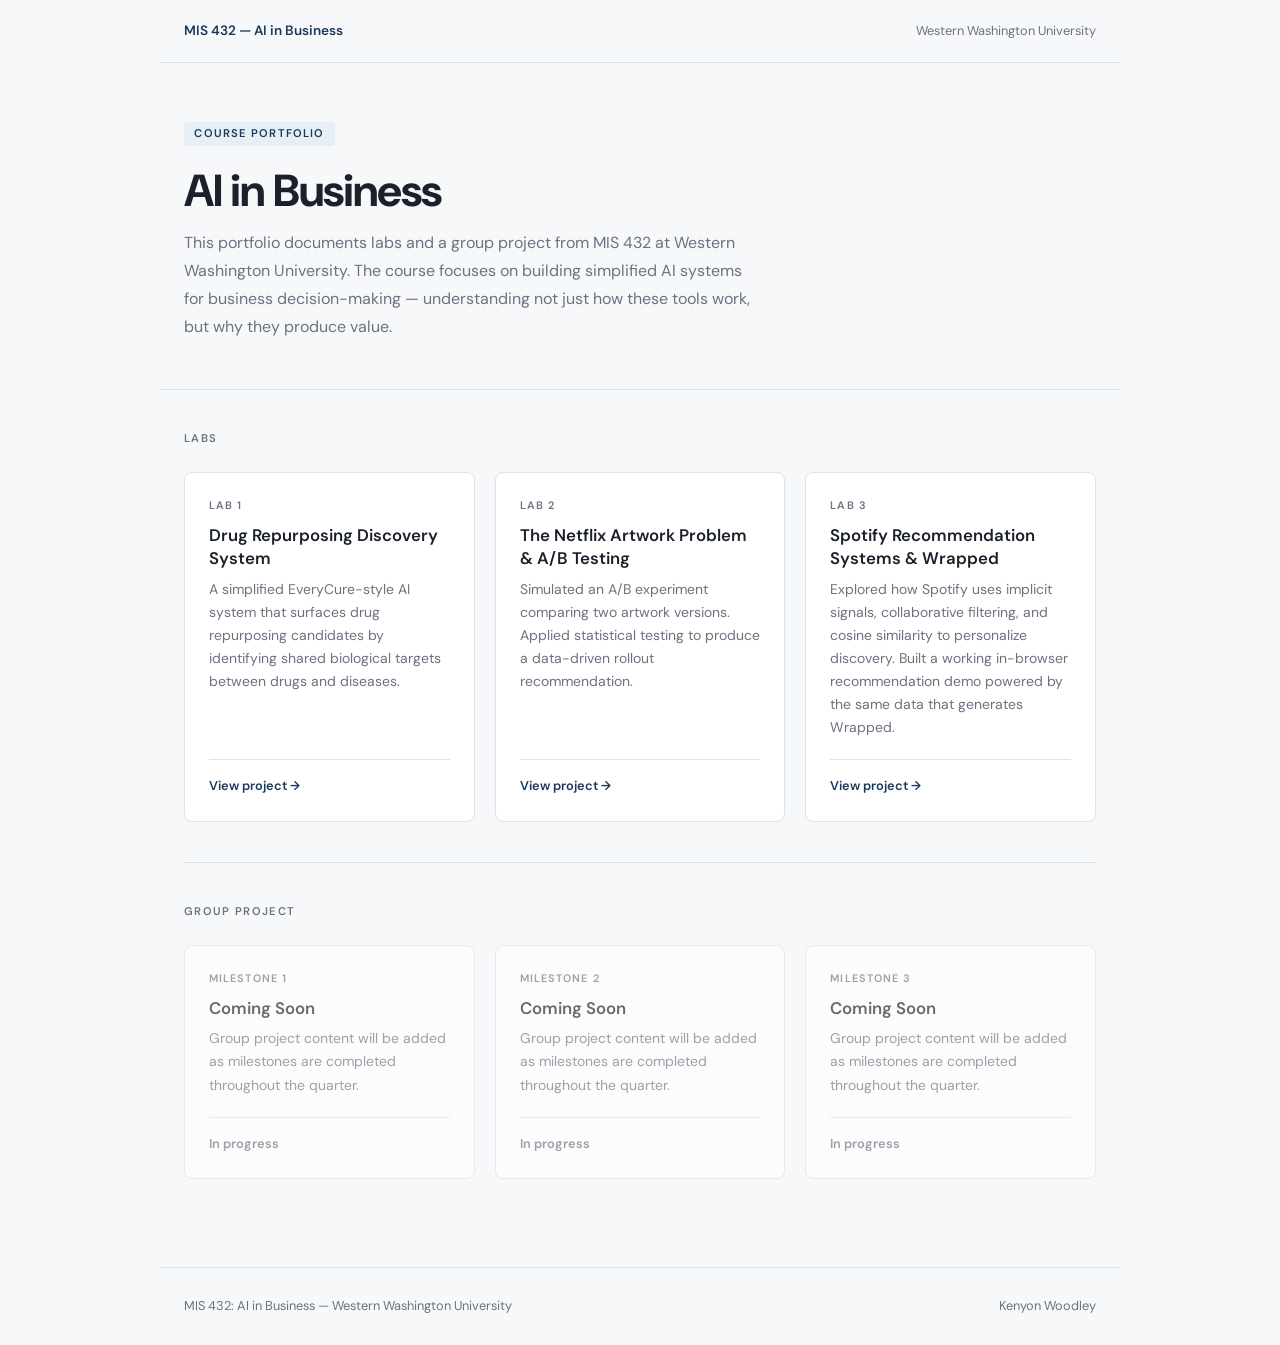
==== commit 7e51ec28: "Add Lab 3: Spotify Recommendation Systems & Wrapped Replaces the Lab 3 placeholder with a complete, " ====
--- a/index.html
+++ b/index.html
@@ -42,12 +42,12 @@
         <div class="card-cta">View project &rarr;</div>
       </a>
 
-      <div class="card coming-soon">
+      <a href="lab3/index.html" class="card">
         <div class="card-label">Lab 3</div>
-        <h2>Coming Soon</h2>
-        <p>Lab content will be added as the course progresses through the quarter.</p>
-        <div class="card-cta">In progress</div>
-      </div>
+        <h2>Spotify Recommendation Systems &amp; Wrapped</h2>
+        <p>Explored how Spotify uses implicit signals, collaborative filtering, and cosine similarity to personalize discovery. Built a working in-browser recommendation demo powered by the same data that generates Wrapped.</p>
+        <div class="card-cta">View project &rarr;</div>
+      </a>
 
     </div>
   </div>
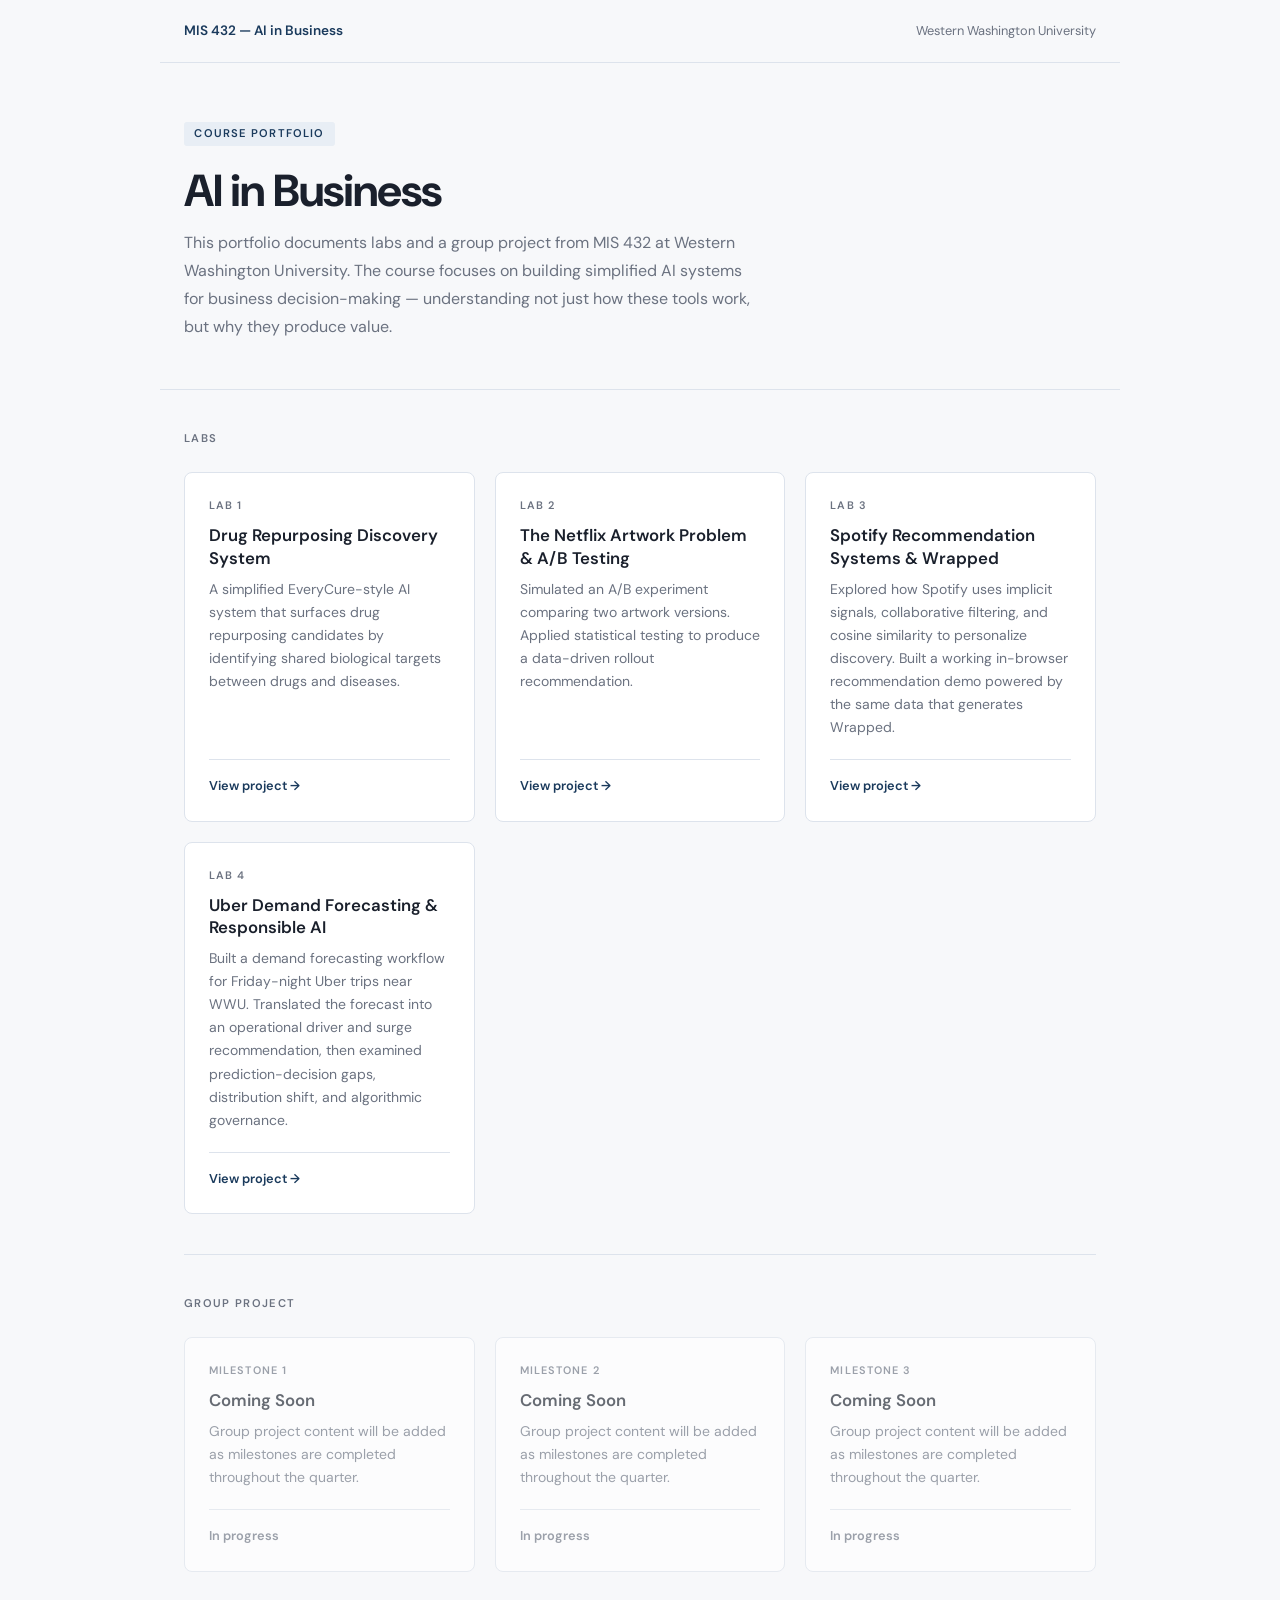
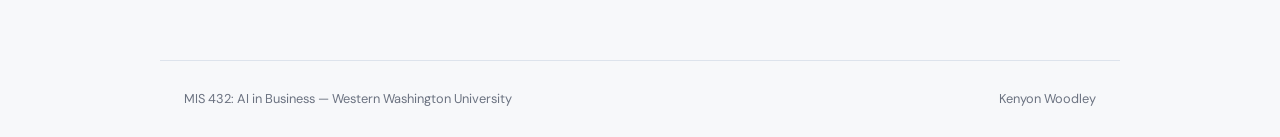
==== commit c3bd256b: "Add Lab 4: Uber Demand Forecasting & Responsible AI Builds a complete portfolio page covering the fu" ====
--- a/index.html
+++ b/index.html
@@ -49,6 +49,13 @@
         <div class="card-cta">View project &rarr;</div>
       </a>
 
+      <a href="lab4/index.html" class="card">
+        <div class="card-label">Lab 4</div>
+        <h2>Uber Demand Forecasting &amp; Responsible AI</h2>
+        <p>Built a demand forecasting workflow for Friday-night Uber trips near WWU. Translated the forecast into an operational driver and surge recommendation, then examined prediction-decision gaps, distribution shift, and algorithmic governance.</p>
+        <div class="card-cta">View project &rarr;</div>
+      </a>
+
     </div>
   </div>
 
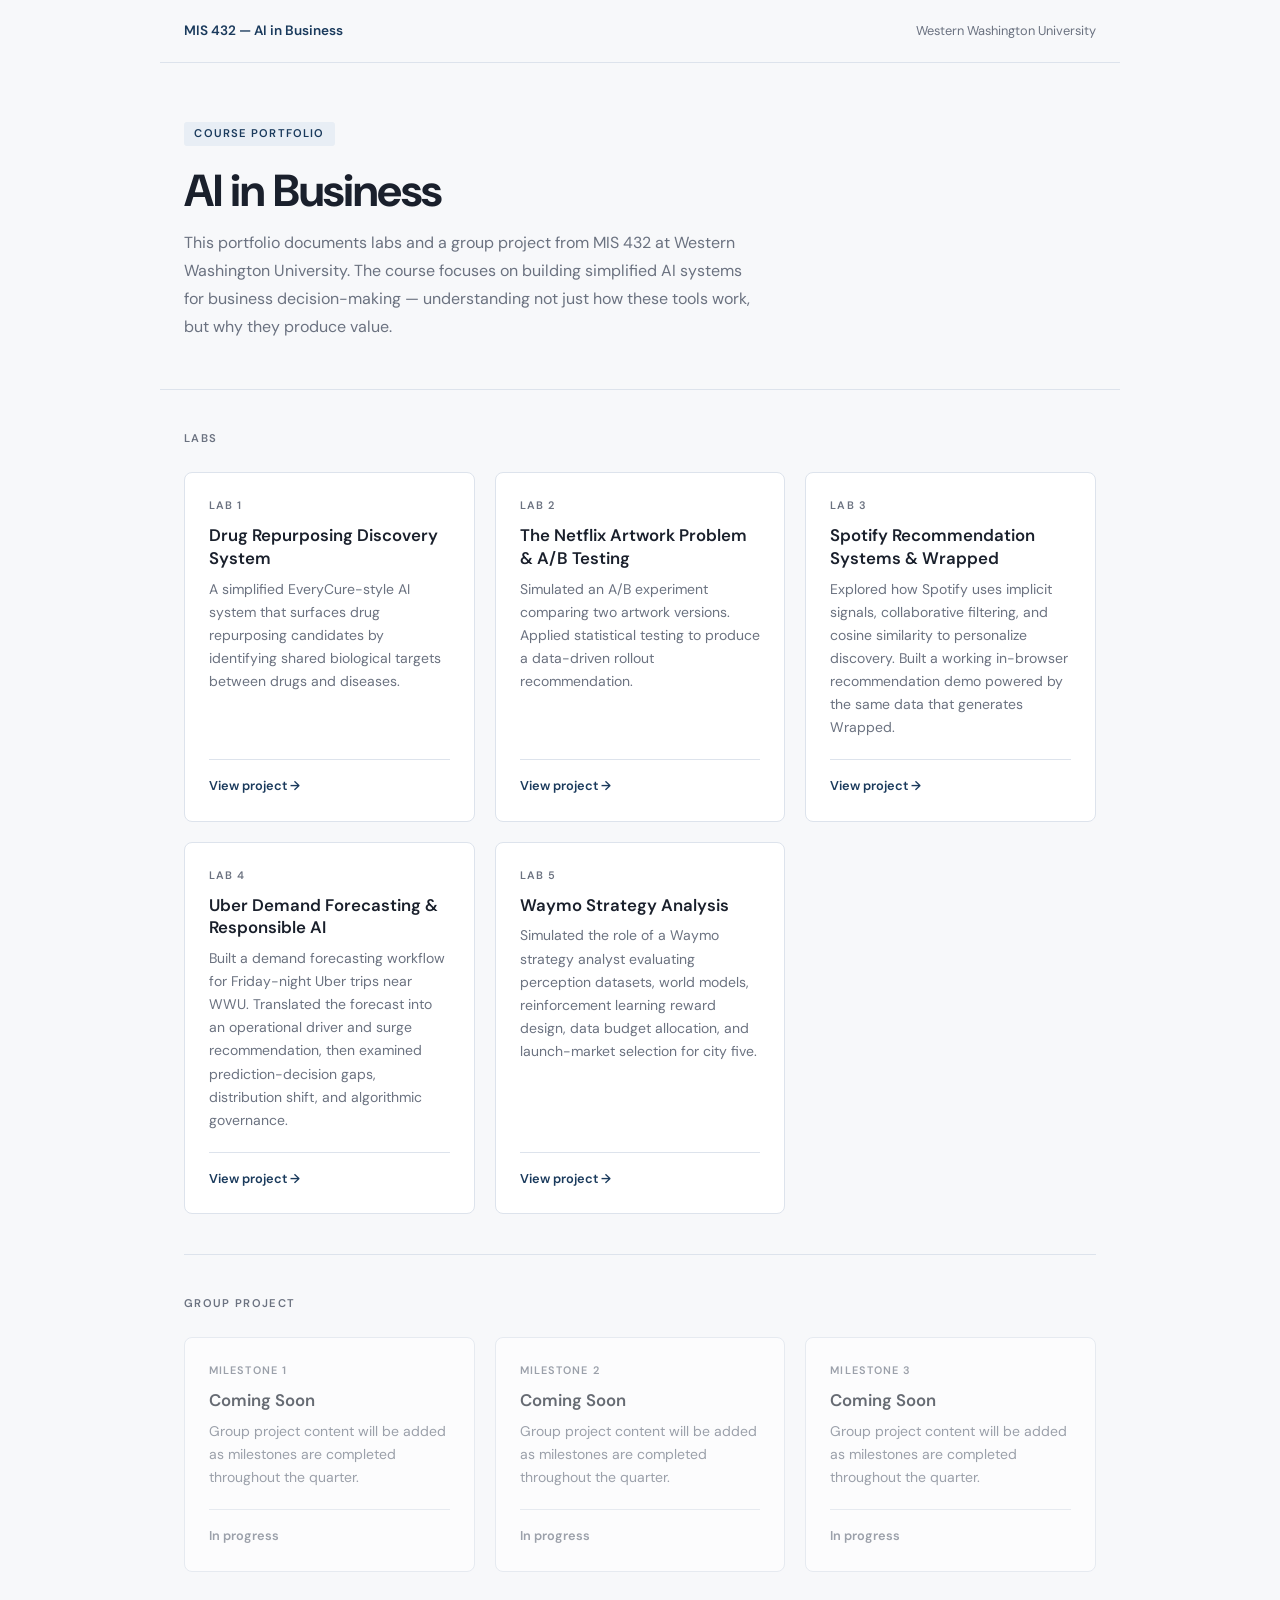
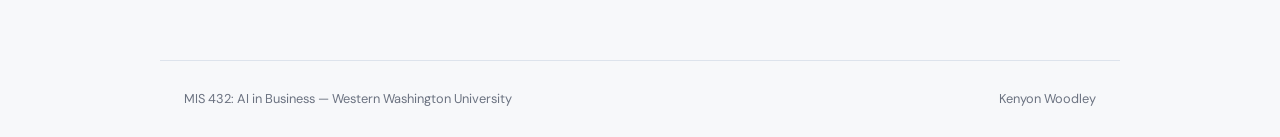
==== commit 54df1a8e: "Add Lab 5: Waymo Strategy Analysis Complete portfolio page for Lab 5 covering deep learning basics, " ====
--- a/index.html
+++ b/index.html
@@ -56,6 +56,13 @@
         <div class="card-cta">View project &rarr;</div>
       </a>
 
+      <a href="lab5/index.html" class="card">
+        <div class="card-label">Lab 5</div>
+        <h2>Waymo Strategy Analysis</h2>
+        <p>Simulated the role of a Waymo strategy analyst evaluating perception datasets, world models, reinforcement learning reward design, data budget allocation, and launch-market selection for city five.</p>
+        <div class="card-cta">View project &rarr;</div>
+      </a>
+
     </div>
   </div>
 
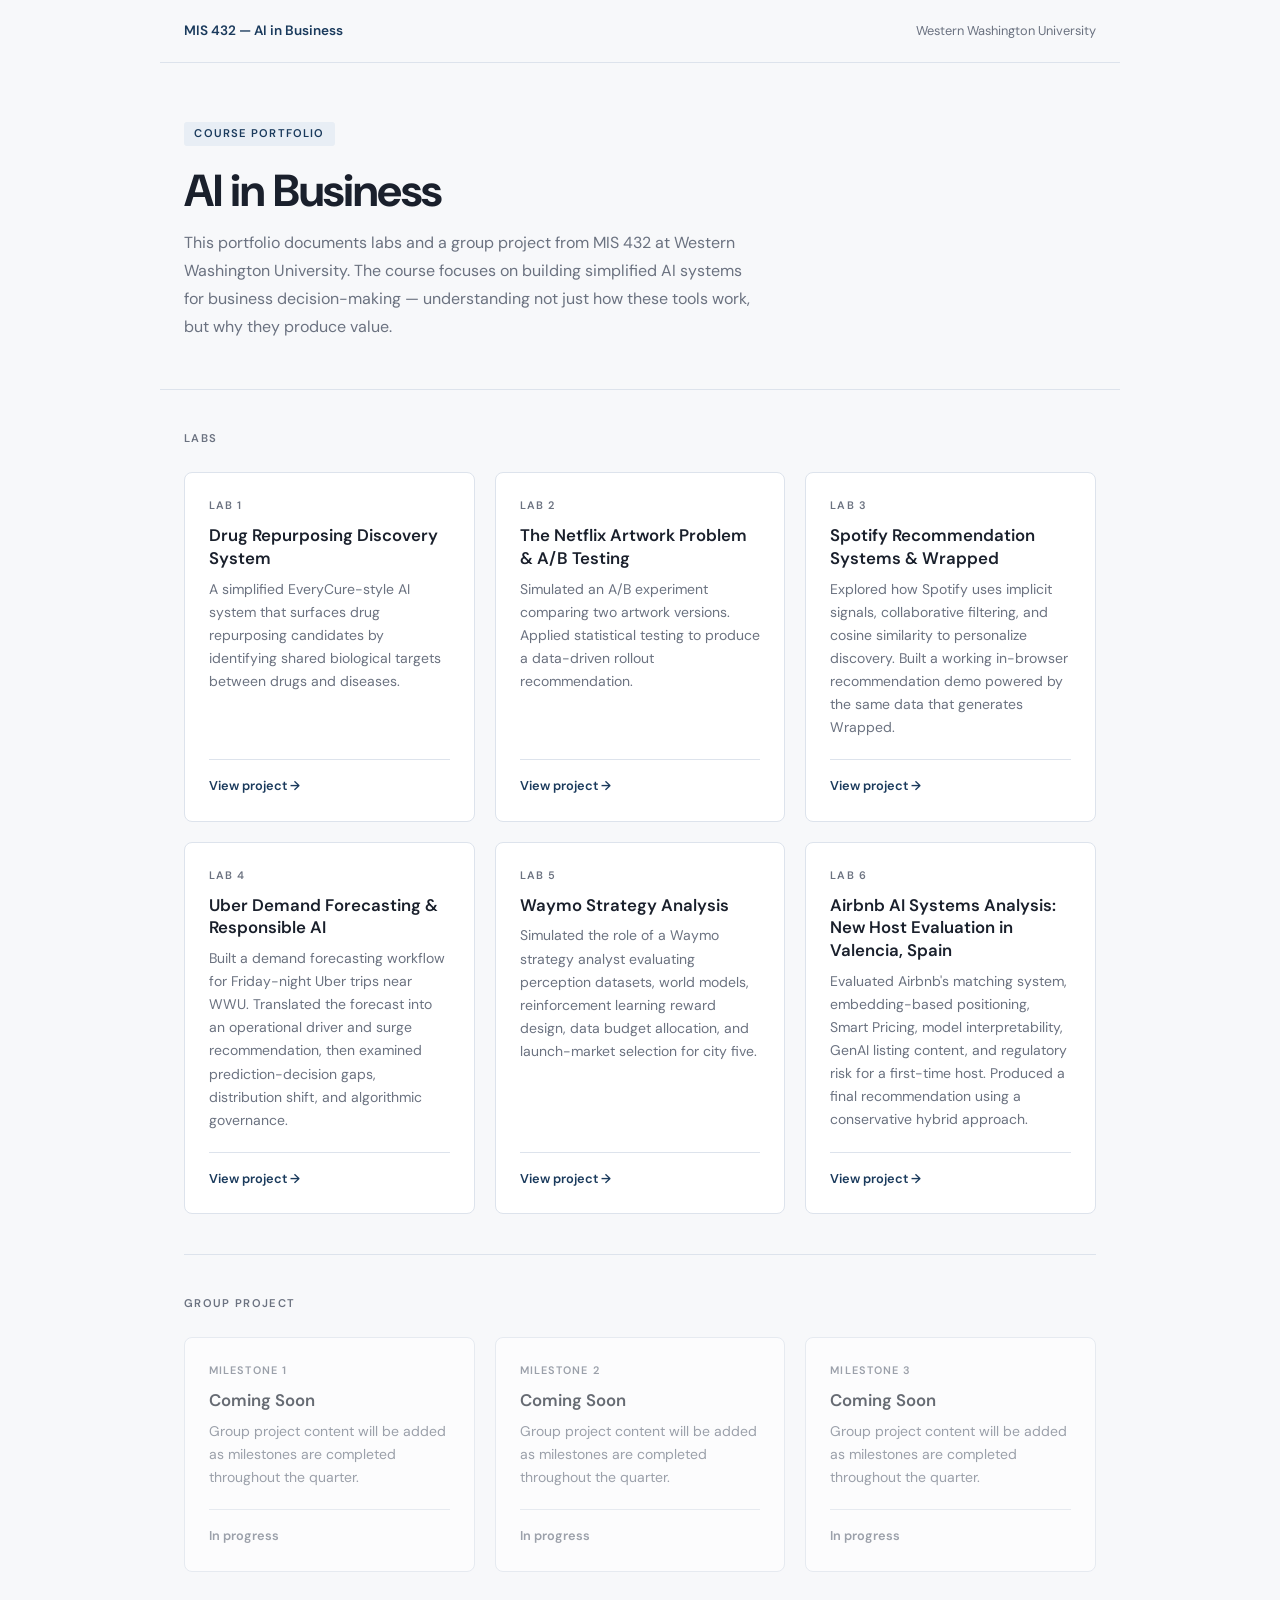
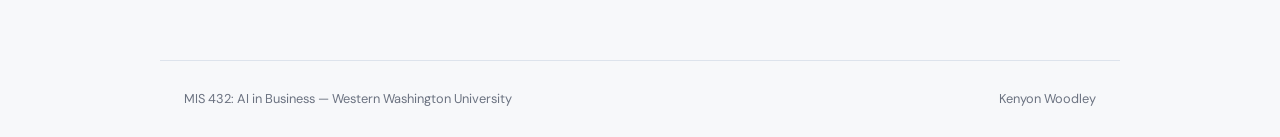
==== commit 9db8d9dc: "Add Lab 6 Airbnb AI systems analysis" ====
--- a/index.html
+++ b/index.html
@@ -63,6 +63,13 @@
         <div class="card-cta">View project &rarr;</div>
       </a>
 
+      <a href="lab6/index.html" class="card">
+        <div class="card-label">Lab 6</div>
+        <h2>Airbnb AI Systems Analysis: New Host Evaluation in Valencia, Spain</h2>
+        <p>Evaluated Airbnb's matching system, embedding-based positioning, Smart Pricing, model interpretability, GenAI listing content, and regulatory risk for a first-time host. Produced a final recommendation using a conservative hybrid approach.</p>
+        <div class="card-cta">View project &rarr;</div>
+      </a>
+
     </div>
   </div>
 
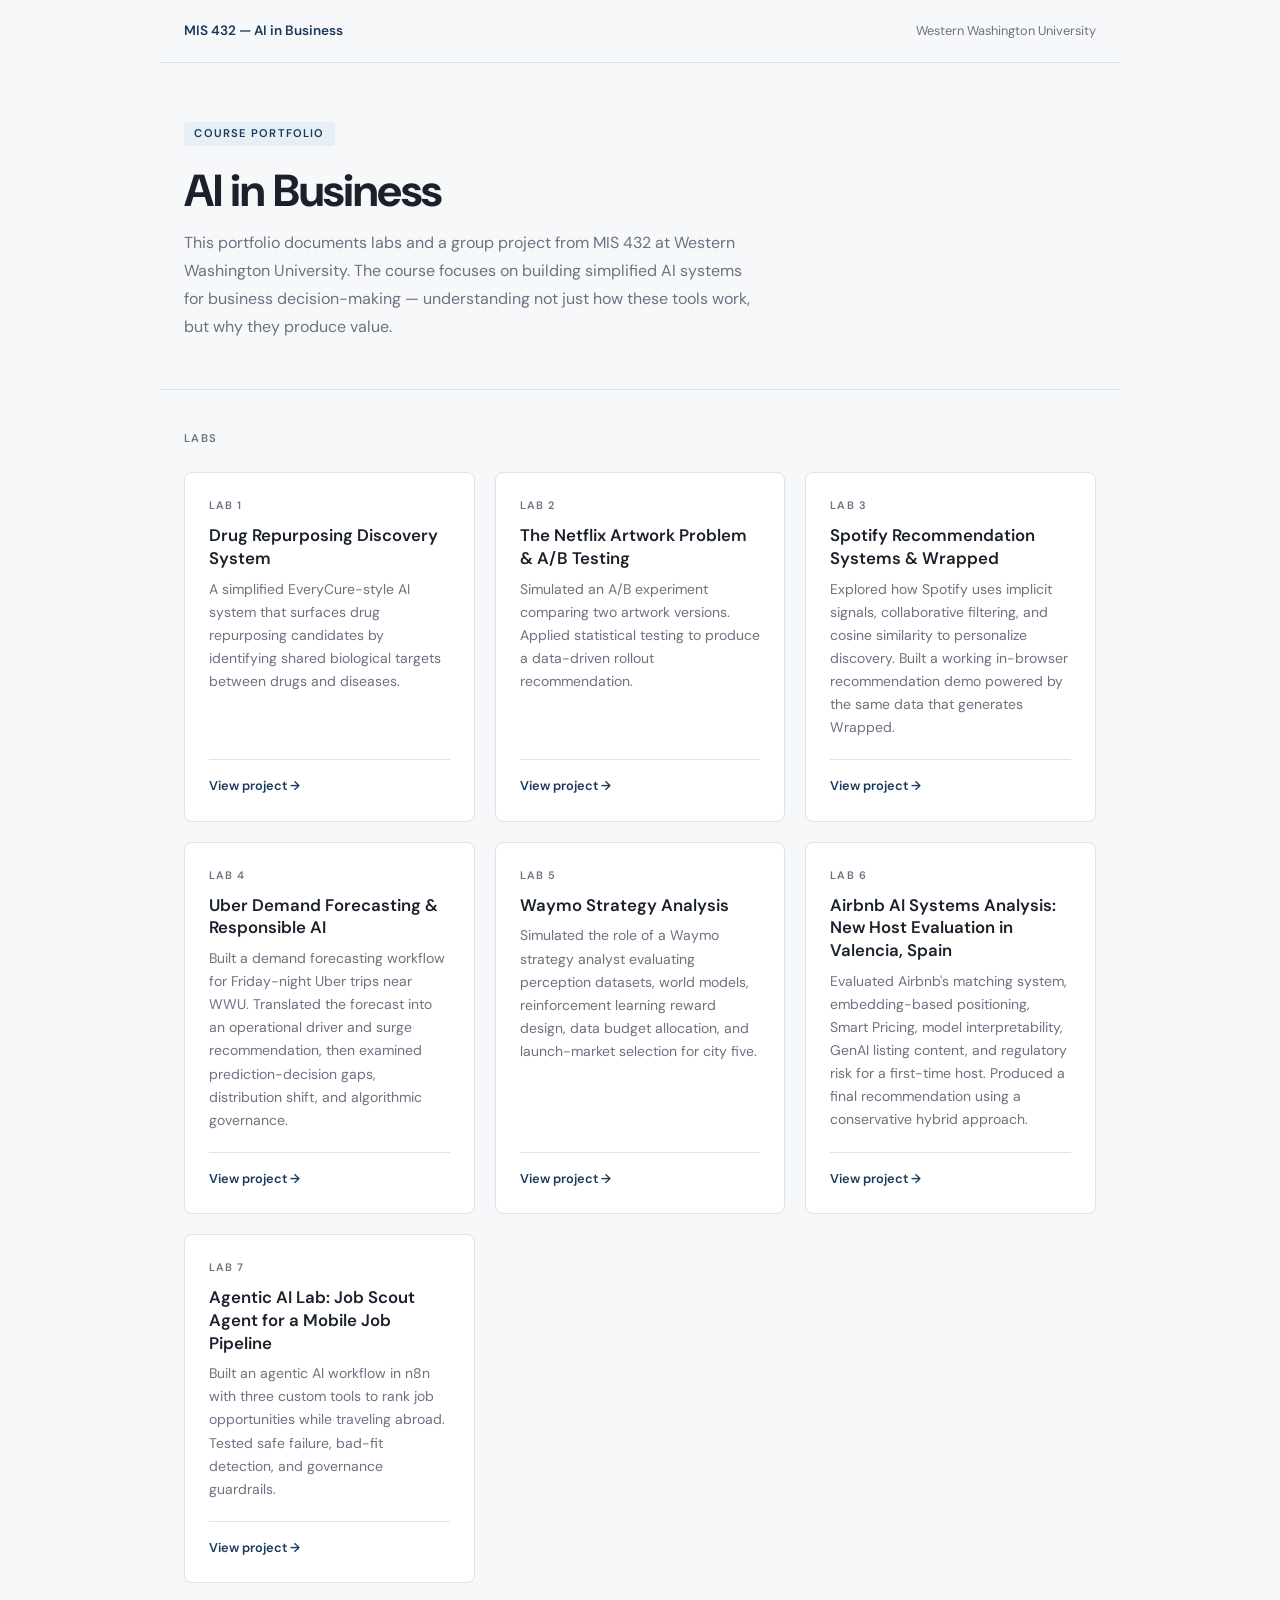
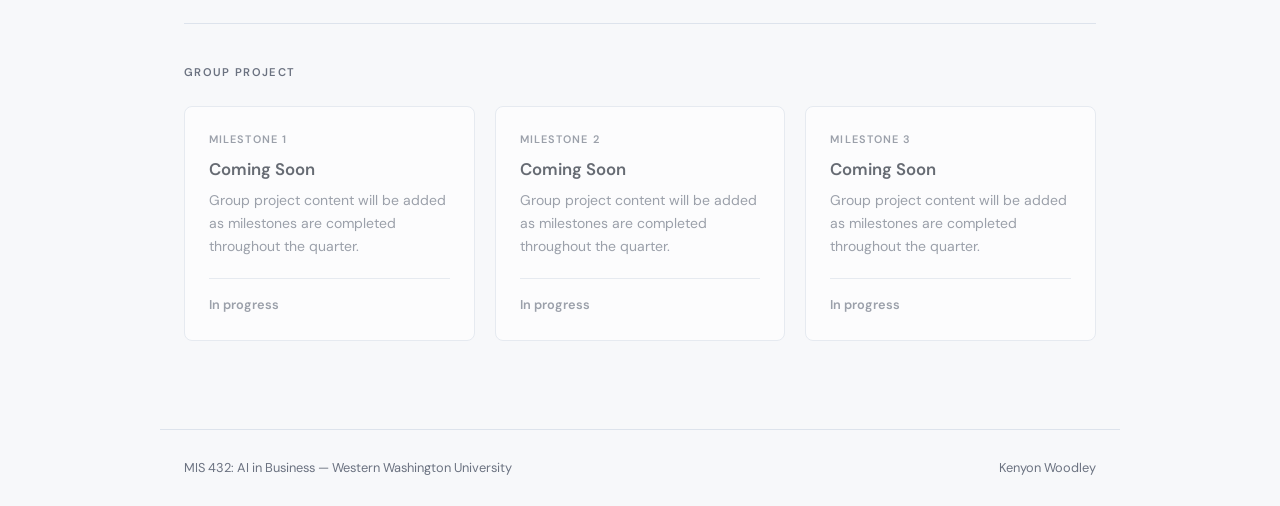
==== commit 713d3ab1: "Add Lab 7 agentic AI job scout Co-Authored-By: Claude Sonnet 4.6 <noreply@anthropic.com>" ====
--- a/index.html
+++ b/index.html
@@ -70,6 +70,13 @@
         <div class="card-cta">View project &rarr;</div>
       </a>
 
+      <a href="lab7/index.html" class="card">
+        <div class="card-label">Lab 7</div>
+        <h2>Agentic AI Lab: Job Scout Agent for a Mobile Job Pipeline</h2>
+        <p>Built an agentic AI workflow in n8n with three custom tools to rank job opportunities while traveling abroad. Tested safe failure, bad-fit detection, and governance guardrails.</p>
+        <div class="card-cta">View project &rarr;</div>
+      </a>
+
     </div>
   </div>
 
